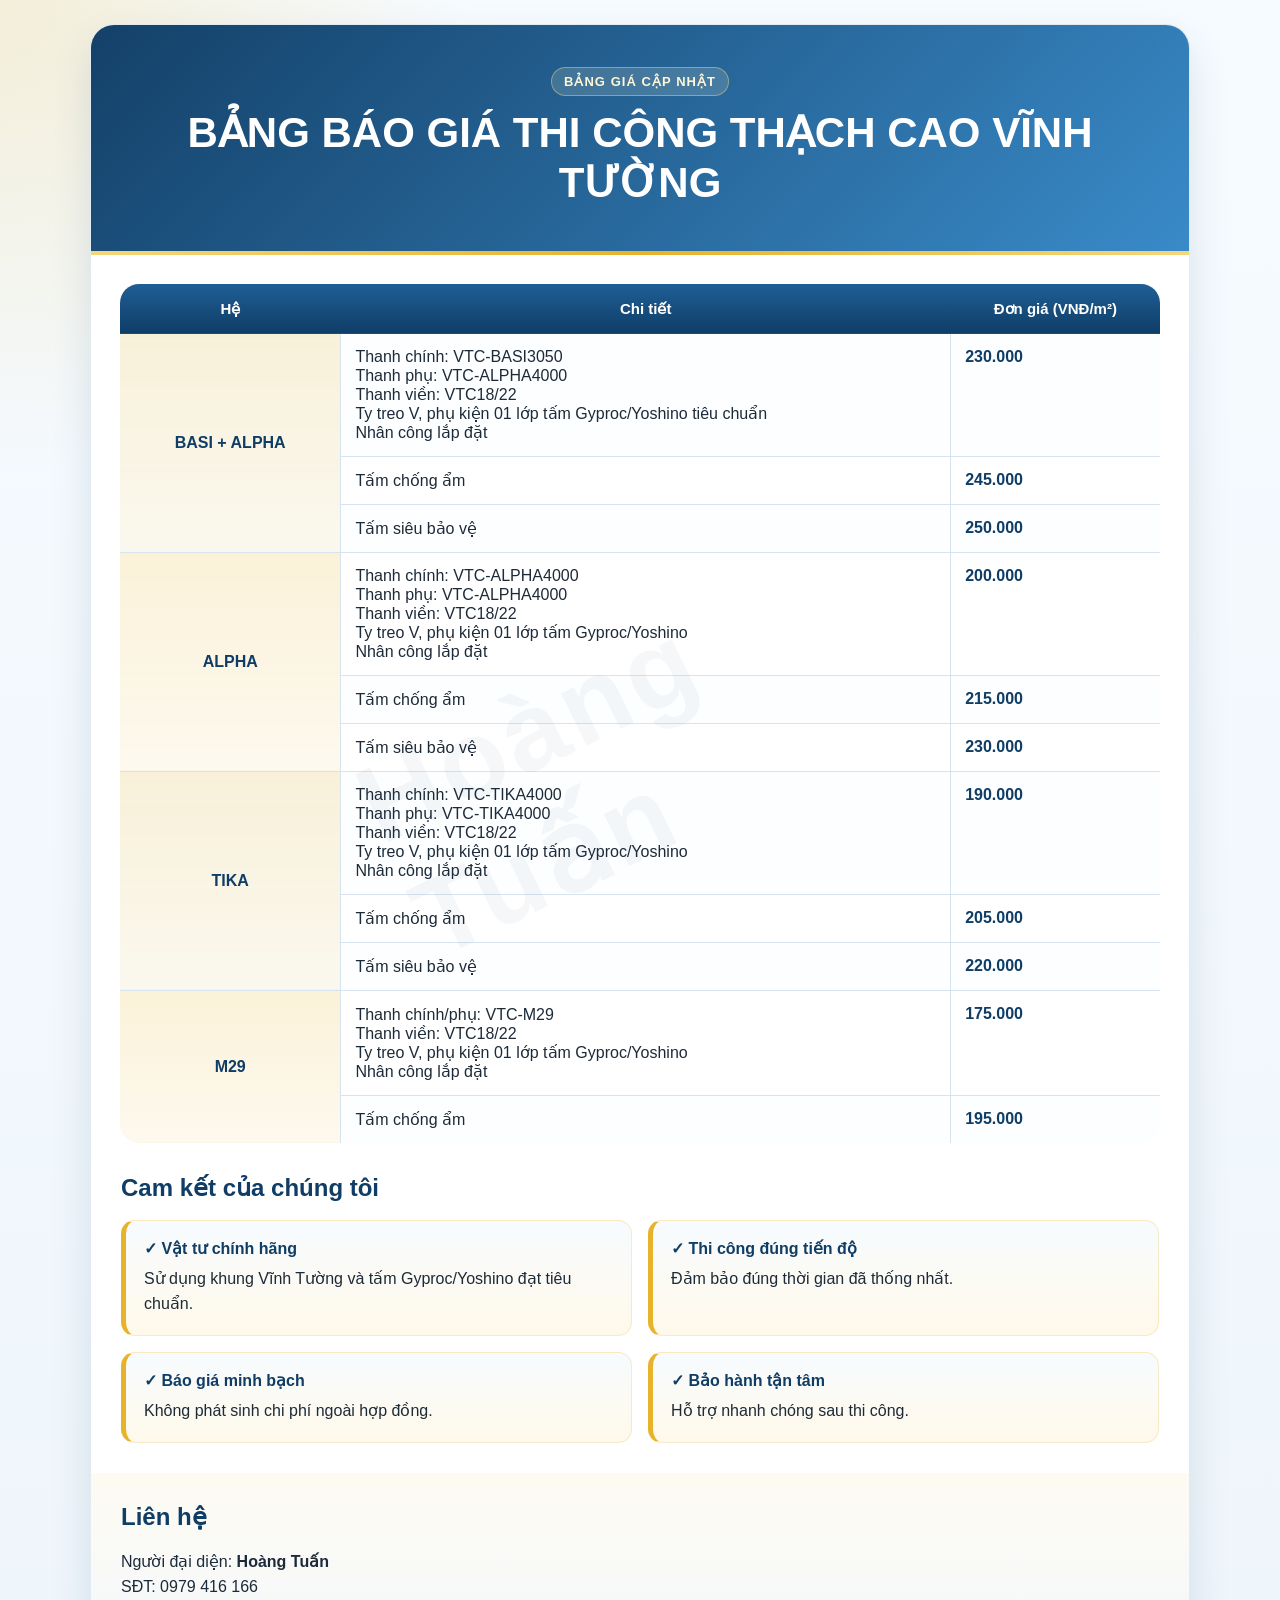
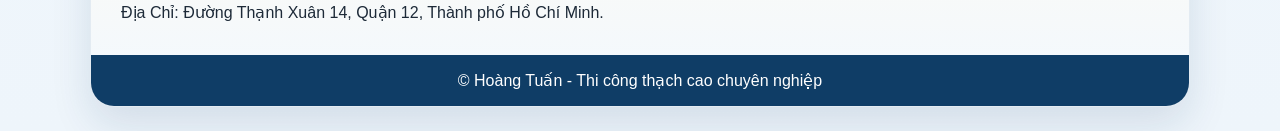
==== index2.html @ cef48b1a "update pricing" ====
<!DOCTYPE html>
<html lang="vi">

<head>
    <meta charset="UTF-8">
    <title>Bảng Báo Giá Thi Công Thạch Cao +10K</title>
    <link rel="stylesheet" href="style.css">
</head>

<body>
    <div class="container">
        <header>
            <span class="eyebrow">Bảng giá cập nhật</span>
            <h1>BẢNG BÁO GIÁ THI CÔNG THẠCH CAO VĨNH TƯỜNG</h1>
        </header>
        <div id="pricing-table"></div>
        <div class="section">
            <h2>Cam kết của chúng tôi</h2>
            <div class="cards">
                <div class="card"><b>✓ Vật tư chính hãng</b>
                    <p>Sử dụng khung Vĩnh Tường và tấm Gyproc/Yoshino đạt tiêu chuẩn.</p>
                </div>
                <div class="card"><b>✓ Thi công đúng tiến độ</b>
                    <p>Đảm bảo đúng thời gian đã thống nhất.</p>
                </div>
                <div class="card"><b>✓ Báo giá minh bạch</b>
                    <p>Không phát sinh chi phí ngoài hợp đồng.</p>
                </div>
                <div class="card"><b>✓ Bảo hành tận tâm</b>
                    <p>Hỗ trợ nhanh chóng sau thi công.</p>
                </div>
            </div>
        </div>
        <div class="contact">
            <h2>Liên hệ</h2>
            <p>Người đại diện: <b>Hoàng Tuấn</b></p>
            <p>SĐT: 0979 416 166</p>
            <p>Địa Chỉ: Đường Thạnh Xuân 14, Quận 12, Thành phố Hồ Chí Minh.</p>
        </div>
        <div class="footer">© Hoàng Tuấn - Thi công thạch cao chuyên nghiệp</div>
    </div>
    <script src="pricing.js"></script>
    <script>
        renderPricingTable({ targetId: 'pricing-table', priceOffset: 10000 });
    </script>
</body>

</html>
---- style.css ----
:root {
            --blue-900: #0f3d66;
            --blue-700: #1f5f96;
            --blue-500: #2d83c5;
            --blue-100: #eaf4ff;
            --gold-500: #e7b32a;
            --gold-300: #f4d77a;
            --gold-100: #fff5d8;
            --ink: #1d2a38;
            --line: #d7e3ef;
            --surface: #ffffff;
            --surface-soft: #f7fbff;
        }

        * {
            box-sizing: border-box;
        }

        body {
            margin: 0;
            font-family: "Segoe UI", Tahoma, Geneva, Verdana, sans-serif;
            color: var(--ink);
            background:
                radial-gradient(circle at top left, rgba(231, 179, 42, .18), transparent 22%),
                linear-gradient(180deg, #f6fbff 0%, #eef5fb 100%);
            padding: 24px;
        }

        .container {
            max-width: 1100px;
            margin: 0 auto;
            background: var(--surface);
            border: 1px solid rgba(31, 95, 150, .12);
            border-radius: 24px;
            box-shadow: 0 18px 40px rgba(15, 61, 102, .12);
            overflow: hidden;
            position: relative;
        }

        .container:after {
            content: "Hoàng Tuấn";
            position: absolute;
            top: 43%;
            left: 50%;
            transform: translate(-50%, -50%) rotate(-26deg);
            font-size: 110px;
            color: rgba(15, 61, 102, .04);
            font-weight: 700;
            letter-spacing: 4px;
            pointer-events: none;
        }

        header {
            background:
                linear-gradient(135deg, rgba(15, 61, 102, .98), rgba(45, 131, 197, .94)),
                linear-gradient(90deg, rgba(231, 179, 42, .2), transparent);
            color: #fff;
            padding: 42px 40px 36px;
            text-align: center;
            position: relative;
        }

        header:before {
            content: "";
            position: absolute;
            inset: auto 0 0;
            height: 4px;
            background: linear-gradient(90deg, var(--gold-300), var(--gold-500), var(--gold-300));
        }

        .eyebrow {
            display: inline-block;
            margin-bottom: 12px;
            padding: 6px 12px;
            border-radius: 999px;
            background: rgba(255, 245, 216, .15);
            border: 1px solid rgba(244, 215, 122, .45);
            color: var(--gold-100);
            font-size: 13px;
            font-weight: 600;
            letter-spacing: .08em;
            text-transform: uppercase;
        }

        h1 {
            margin: 0 0 10px;
            font-size: clamp(28px, 4vw, 42px);
            line-height: 1.2;
        }

        header p,
        .contact p,
        .card p {
            margin: 0;
            line-height: 1.6;
        }

        #pricing-table {
            padding: 28px 28px 0;
        }

        table {
            width: 100%;
            border-collapse: collapse;
            overflow: hidden;
            border-radius: 20px;
            background: var(--surface);
            border: 1px solid var(--line);
        }

        th {
            background: linear-gradient(180deg, var(--blue-700), var(--blue-900));
            color: #fff;
            padding: 16px 14px;
            font-size: 15px;
        }

        td {
            padding: 14px;
            border-bottom: 1px solid var(--line);
            border-right: 1px solid var(--line);
            vertical-align: top;
        }

        tbody tr:nth-child(odd) {
            background: #fcfeff;
        }

        tbody tr:hover {
            background: var(--blue-100);
        }

        td:last-child,
        th:last-child {
            border-right: none;
        }

        tbody tr:last-child td {
            border-bottom: none;
        }

        .system-name {
            background: linear-gradient(180deg, rgba(231, 179, 42, .18), rgba(231, 179, 42, .08));
            color: var(--blue-900);
            font-weight: 700;
            min-width: 160px;
            vertical-align: middle;
            text-align: center;
        }

        .price {
            color: var(--blue-900);
            font-weight: 700;
            white-space: nowrap;
        }

        .section,
        .contact {
            padding: 30px;
        }

        .section h2,
        .contact h2 {
            margin: 0 0 18px;
            color: var(--blue-900);
        }

        .cards {
            display: grid;
            grid-template-columns: repeat(2, minmax(0, 1fr));
            gap: 16px;
        }

        .card {
            background: linear-gradient(180deg, var(--surface-soft), #fff9ea);
            padding: 18px;
            border: 1px solid rgba(231, 179, 42, .22);
            border-left: 5px solid var(--gold-500);
            border-radius: 14px;
        }

        .card b {
            color: var(--blue-900);
            display: inline-block;
            margin-bottom: 8px;
        }

        .contact {
            background: linear-gradient(180deg, rgba(231, 179, 42, .06), rgba(45, 131, 197, .05));
        }

        .footer {
            text-align: center;
            background: var(--blue-900);
            color: #fff;
            padding: 16px;
        }

        @media (max-width: 768px) {
            body {
                padding: 12px;
            }

            header,
            .section,
            .contact,
            #pricing-table {
                padding-left: 18px;
                padding-right: 18px;
            }

            .cards {
                grid-template-columns: 1fr;
            }

            table,
            thead,
            tbody,
            th,
            td,
            tr {
                display: block;
            }

            thead {
                display: none;
            }

            table {
                border: none;
                background: transparent;
            }

            tbody {
                display: grid;
                gap: 14px;
            }

            tbody tr {
                border: 1px solid var(--line);
                border-radius: 16px;
                overflow: hidden;
                background: var(--surface);
                box-shadow: 0 8px 22px rgba(15, 61, 102, .08);
            }

            td {
                border-right: none;
                border-bottom: 1px solid var(--line);
            }

            tbody tr td:last-child {
                border-bottom: none;
            }

            .system-name {
                text-align: left;
            }
        }
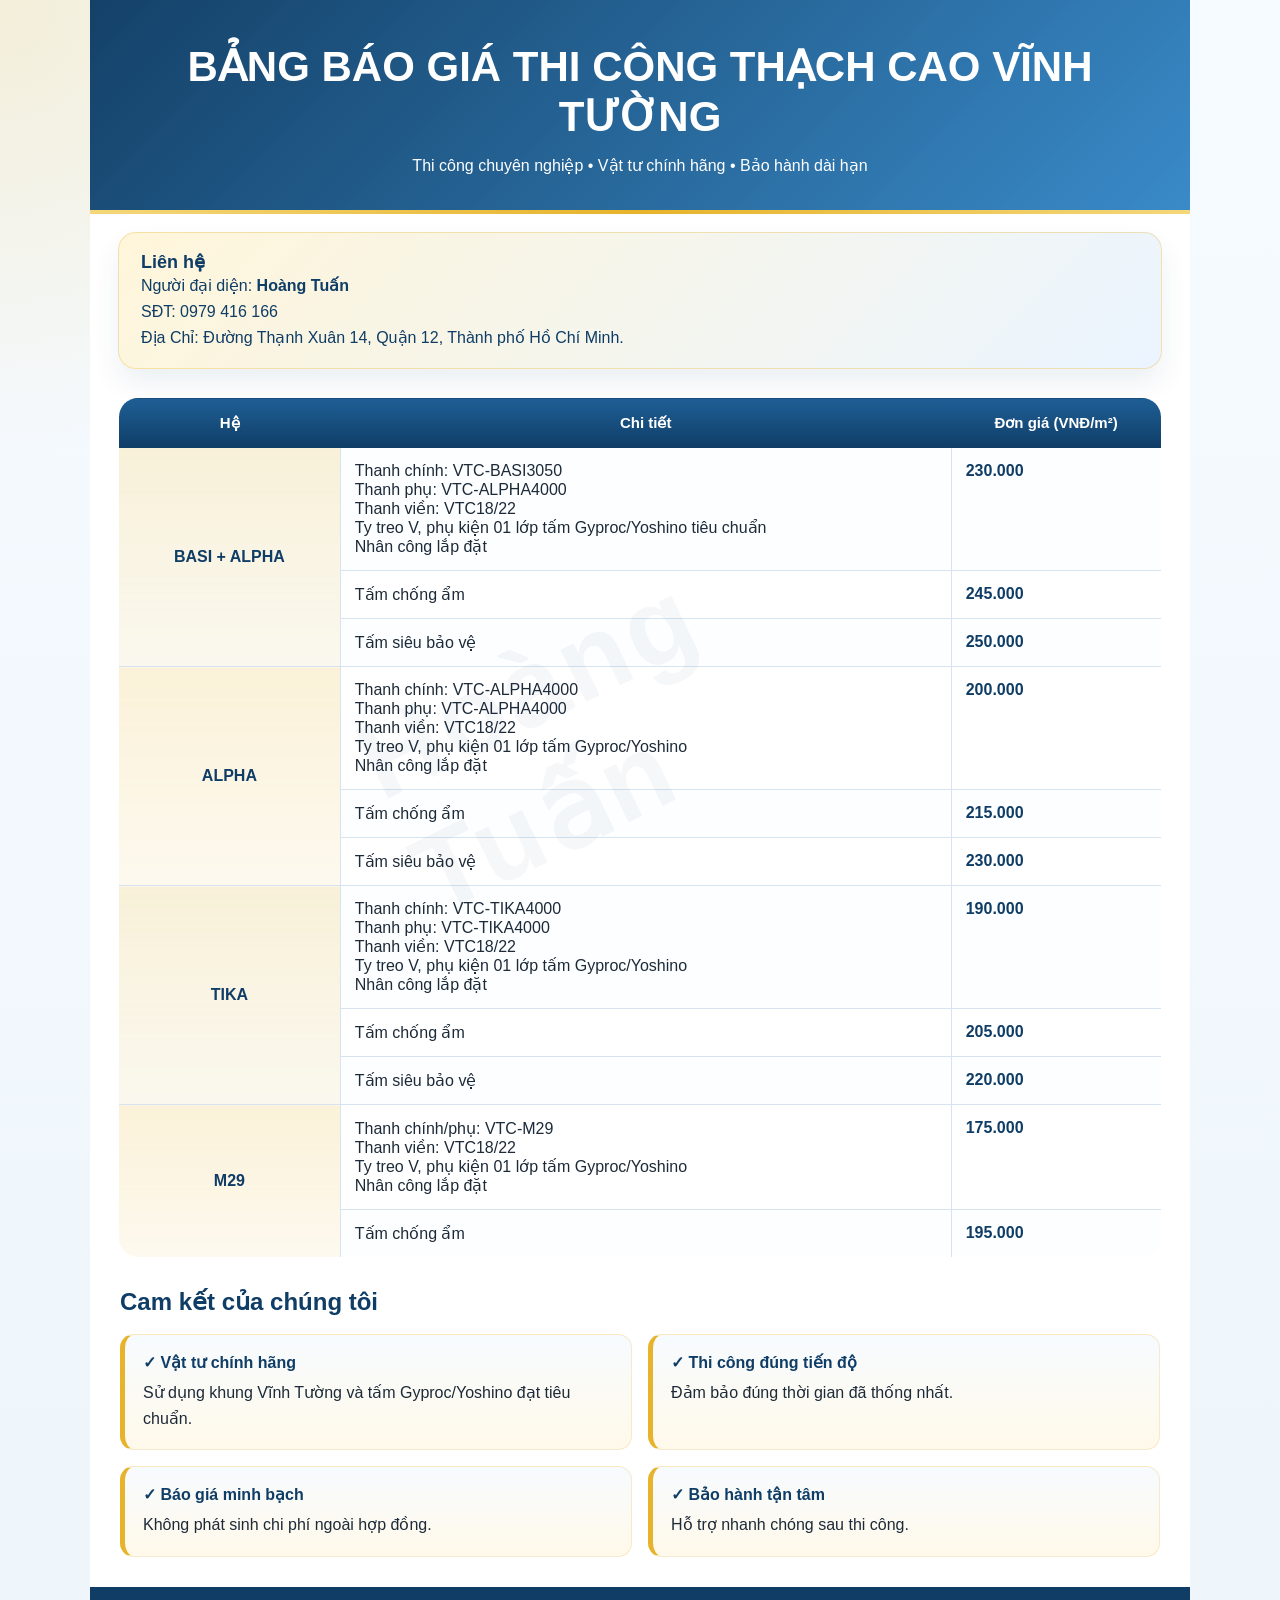
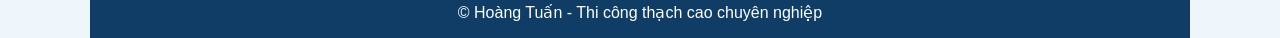
==== commit 56bddffb: "update style" ====
--- a/index2.html
+++ b/index2.html
@@ -3,16 +3,22 @@
 
 <head>
     <meta charset="UTF-8">
-    <title>Bảng Báo Giá Thi Công Thạch Cao +10K</title>
+    <title>Bảng Báo Giá Thi Công Thạch Cao</title>
     <link rel="stylesheet" href="style.css">
 </head>
 
 <body>
     <div class="container">
         <header>
-            <span class="eyebrow">Bảng giá cập nhật</span>
             <h1>BẢNG BÁO GIÁ THI CÔNG THẠCH CAO VĨNH TƯỜNG</h1>
+            <p>Thi công chuyên nghiệp • Vật tư chính hãng • Bảo hành dài hạn</p>
         </header>
+        <div class="contact contact-top">
+            <h2>Liên hệ</h2>
+            <p>Người đại diện: <b>Hoàng Tuấn</b></p>
+            <p>SĐT: 0979 416 166</p>
+            <p>Địa Chỉ: Đường Thạnh Xuân 14, Quận 12, Thành phố Hồ Chí Minh.</p>
+        </div>
         <div id="pricing-table"></div>
         <div class="section">
             <h2>Cam kết của chúng tôi</h2>
@@ -31,12 +37,6 @@
                 </div>
             </div>
         </div>
-        <div class="contact">
-            <h2>Liên hệ</h2>
-            <p>Người đại diện: <b>Hoàng Tuấn</b></p>
-            <p>SĐT: 0979 416 166</p>
-            <p>Địa Chỉ: Đường Thạnh Xuân 14, Quận 12, Thành phố Hồ Chí Minh.</p>
-        </div>
         <div class="footer">© Hoàng Tuấn - Thi công thạch cao chuyên nghiệp</div>
     </div>
     <script src="pricing.js"></script>
--- a/style.css
+++ b/style.css
@@ -23,16 +23,16 @@
             background:
                 radial-gradient(circle at top left, rgba(231, 179, 42, .18), transparent 22%),
                 linear-gradient(180deg, #f6fbff 0%, #eef5fb 100%);
-            padding: 24px;
+            /* padding: 24px; */
         }
 
         .container {
             max-width: 1100px;
             margin: 0 auto;
             background: var(--surface);
-            border: 1px solid rgba(31, 95, 150, .12);
-            border-radius: 24px;
-            box-shadow: 0 18px 40px rgba(15, 61, 102, .12);
+            /* border: 1px solid rgba(31, 95, 150, .12); */
+            /* border-radius: 24px; */
+            /* box-shadow: 0 18px 40px rgba(15, 61, 102, .12); */
             overflow: hidden;
             position: relative;
         }
@@ -189,6 +189,30 @@
             background: linear-gradient(180deg, rgba(231, 179, 42, .06), rgba(45, 131, 197, .05));
         }
 
+        .contact-top {
+            gap: 10px 18px;
+            align-items: center;
+            margin: 0 28px;
+            margin-top: 18px;
+            padding: 18px 22px;
+            border: 1px solid rgba(231, 179, 42, .32);
+            border-radius: 18px;
+            background:
+                linear-gradient(135deg, rgba(255, 245, 216, .95), rgba(234, 244, 255, .96));
+            box-shadow: 0 14px 28px rgba(15, 61, 102, .08);
+            position: relative;
+            z-index: 1;
+        }
+
+        .contact-top h2 {
+            margin: 0;
+            font-size: 18px;
+        }
+
+        .contact-top p {
+            color: var(--blue-900);
+        }
+
         .footer {
             text-align: center;
             background: var(--blue-900);
@@ -197,22 +221,31 @@
         }
 
         @media (max-width: 768px) {
-            body {
+
+            /* body {
                 padding: 12px;
             }
-
+*/
             header,
             .section,
             .contact,
             #pricing-table {
-                padding-left: 18px;
-                padding-right: 18px;
-            }
-
+                padding-left: 10px;
+                padding-right: 10px;
+                padding-top: 10px;
+                padding-bottom: 10px;
+            }
+
+            .contact-top {
+                margin: 10px 10px 0 10px;
+
+            }
+
+       
             .cards {
                 grid-template-columns: 1fr;
             }
-
+     /*
             table,
             thead,
             tbody,
@@ -231,10 +264,7 @@
                 background: transparent;
             }
 
-            tbody {
-                display: grid;
-                gap: 14px;
-            }
+   
 
             tbody tr {
                 border: 1px solid var(--line);
@@ -253,7 +283,8 @@
                 border-bottom: none;
             }
 
+            */
             .system-name {
                 text-align: left;
-            }
+            } 
         }
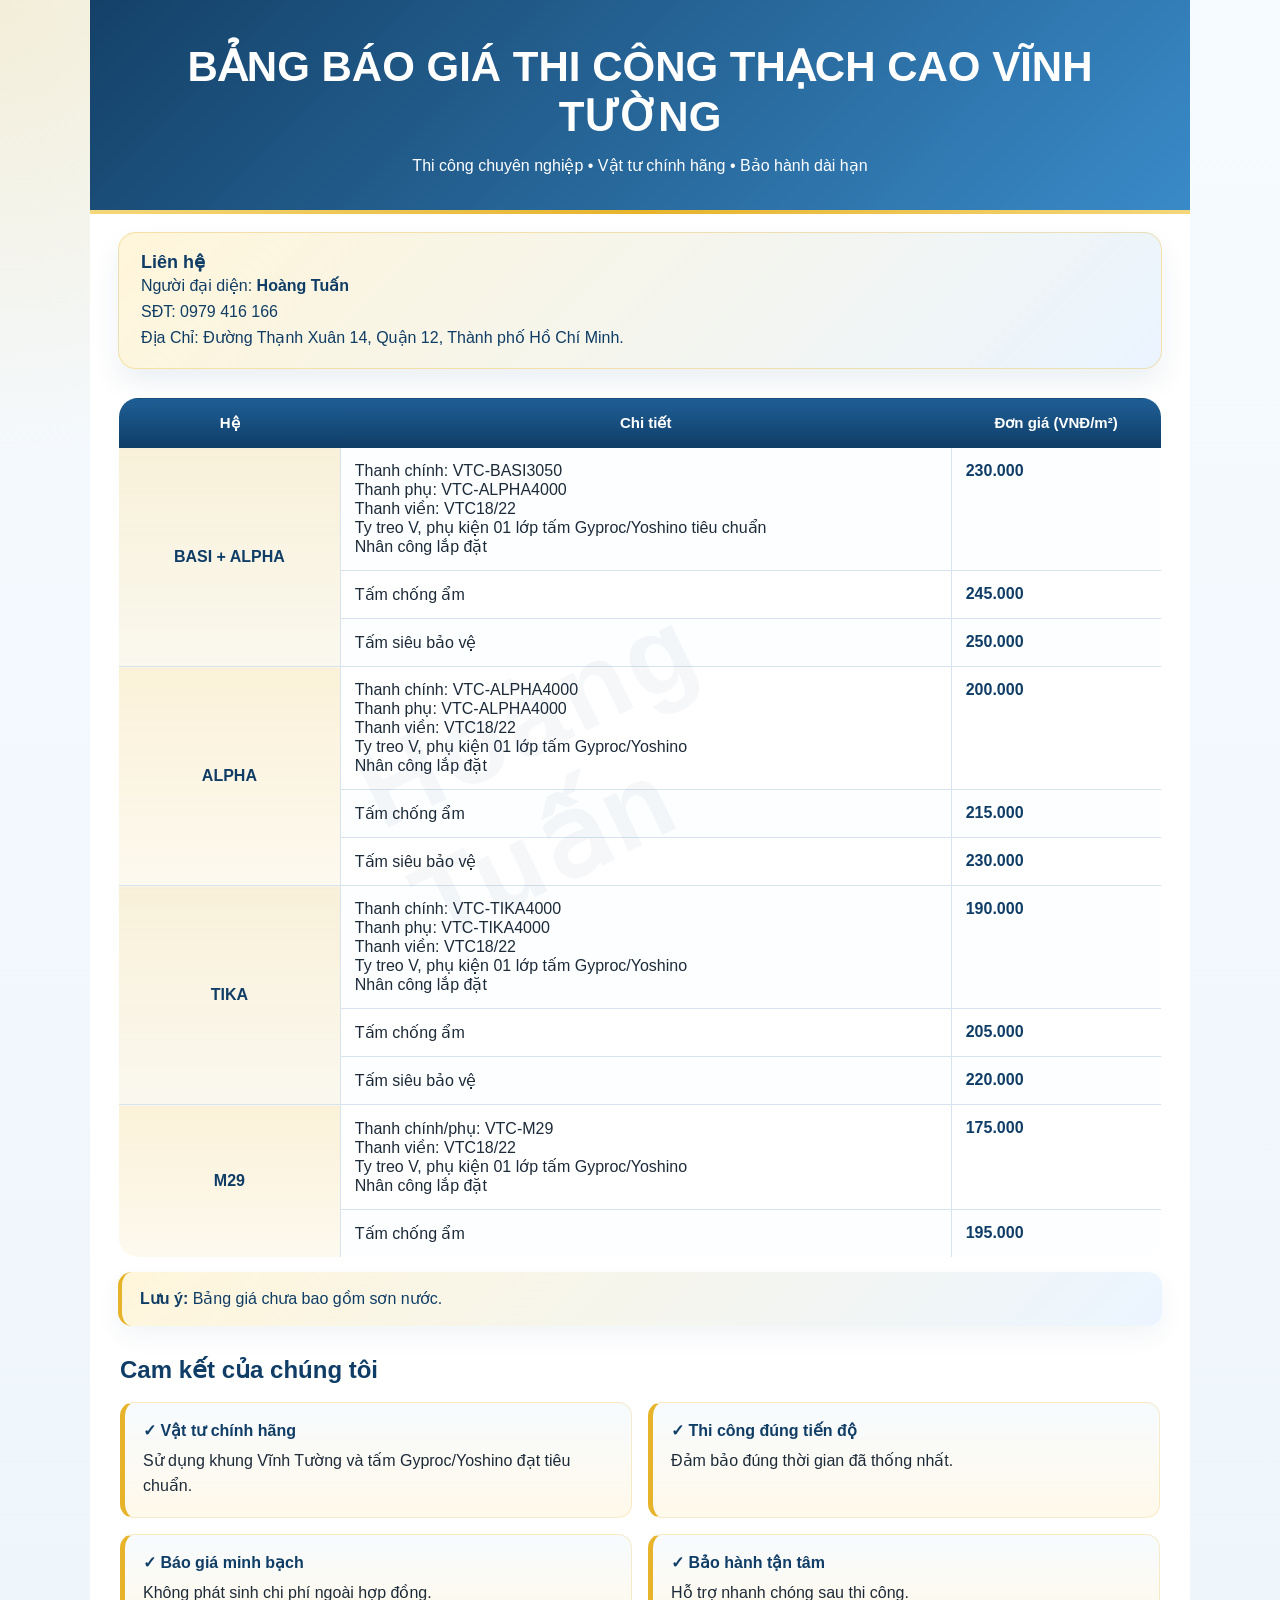
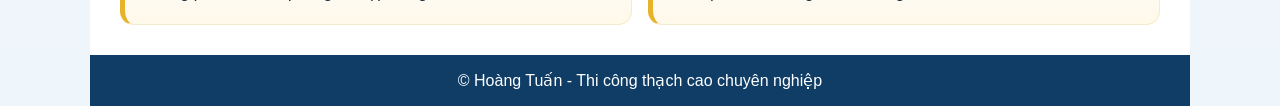
==== commit df3c64bd: "update style" ====
--- a/index2.html
+++ b/index2.html
@@ -20,6 +20,9 @@
             <p>Địa Chỉ: Đường Thạnh Xuân 14, Quận 12, Thành phố Hồ Chí Minh.</p>
         </div>
         <div id="pricing-table"></div>
+        <div class="pricing-note">
+            <p><strong>Lưu ý:</strong> Bảng giá chưa bao gồm sơn nước.</p>
+        </div>
         <div class="section">
             <h2>Cam kết của chúng tôi</h2>
             <div class="cards">
--- a/style.css
+++ b/style.css
@@ -97,6 +97,21 @@
 
         #pricing-table {
             padding: 28px 28px 0;
+        }
+
+        .pricing-note {
+            margin: 14px 28px 0;
+            padding: 14px 18px;
+            border-left: 4px solid var(--gold-500);
+            border-radius: 14px;
+            background: linear-gradient(135deg, rgba(255, 245, 216, .92), rgba(234, 244, 255, .92));
+            color: var(--blue-900);
+            box-shadow: 0 10px 24px rgba(15, 61, 102, .06);
+        }
+
+        .pricing-note p {
+            margin: 0;
+            line-height: 1.6;
         }
 
         table {
@@ -229,11 +244,16 @@
             header,
             .section,
             .contact,
-            #pricing-table {
+            #pricing-table,
+            .pricing-note {
                 padding-left: 10px;
                 padding-right: 10px;
                 padding-top: 10px;
                 padding-bottom: 10px;
+            }
+
+            .pricing-note {
+                margin: 0 10px;
             }
 
             .contact-top {
